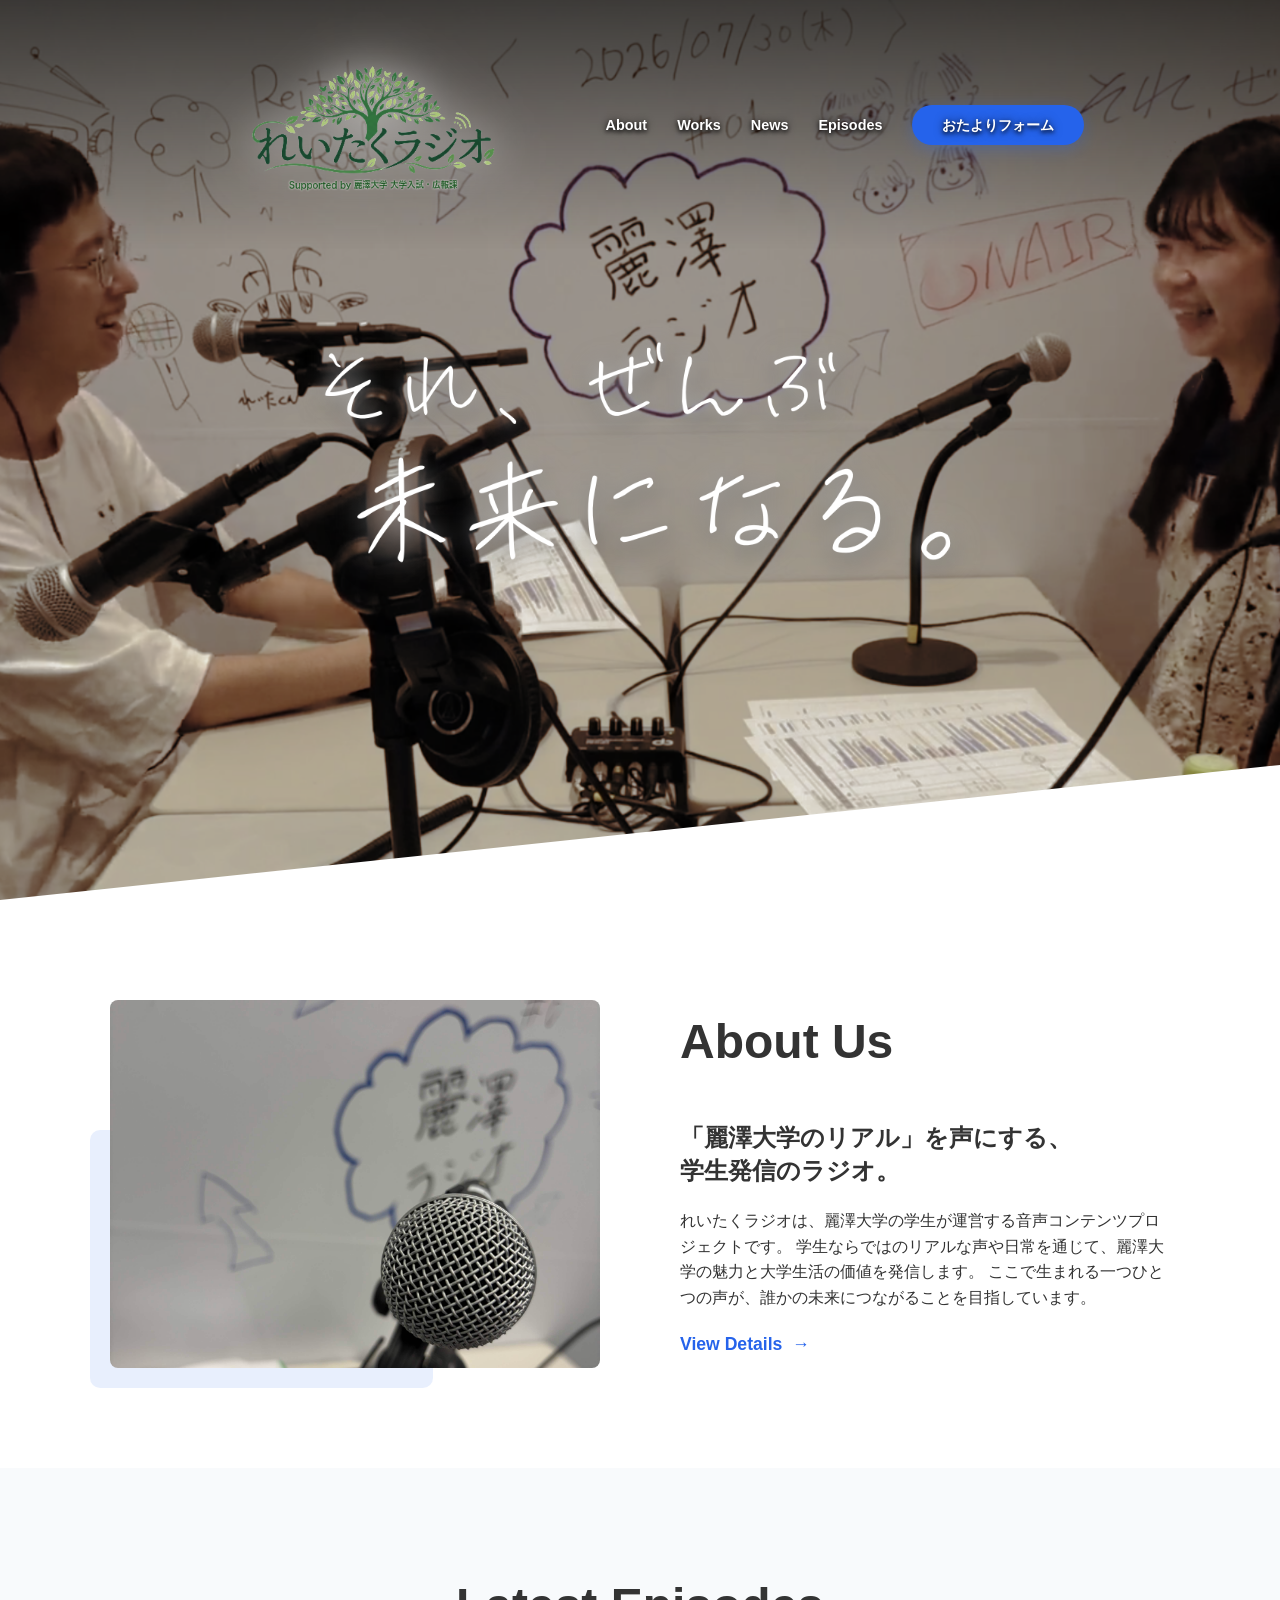
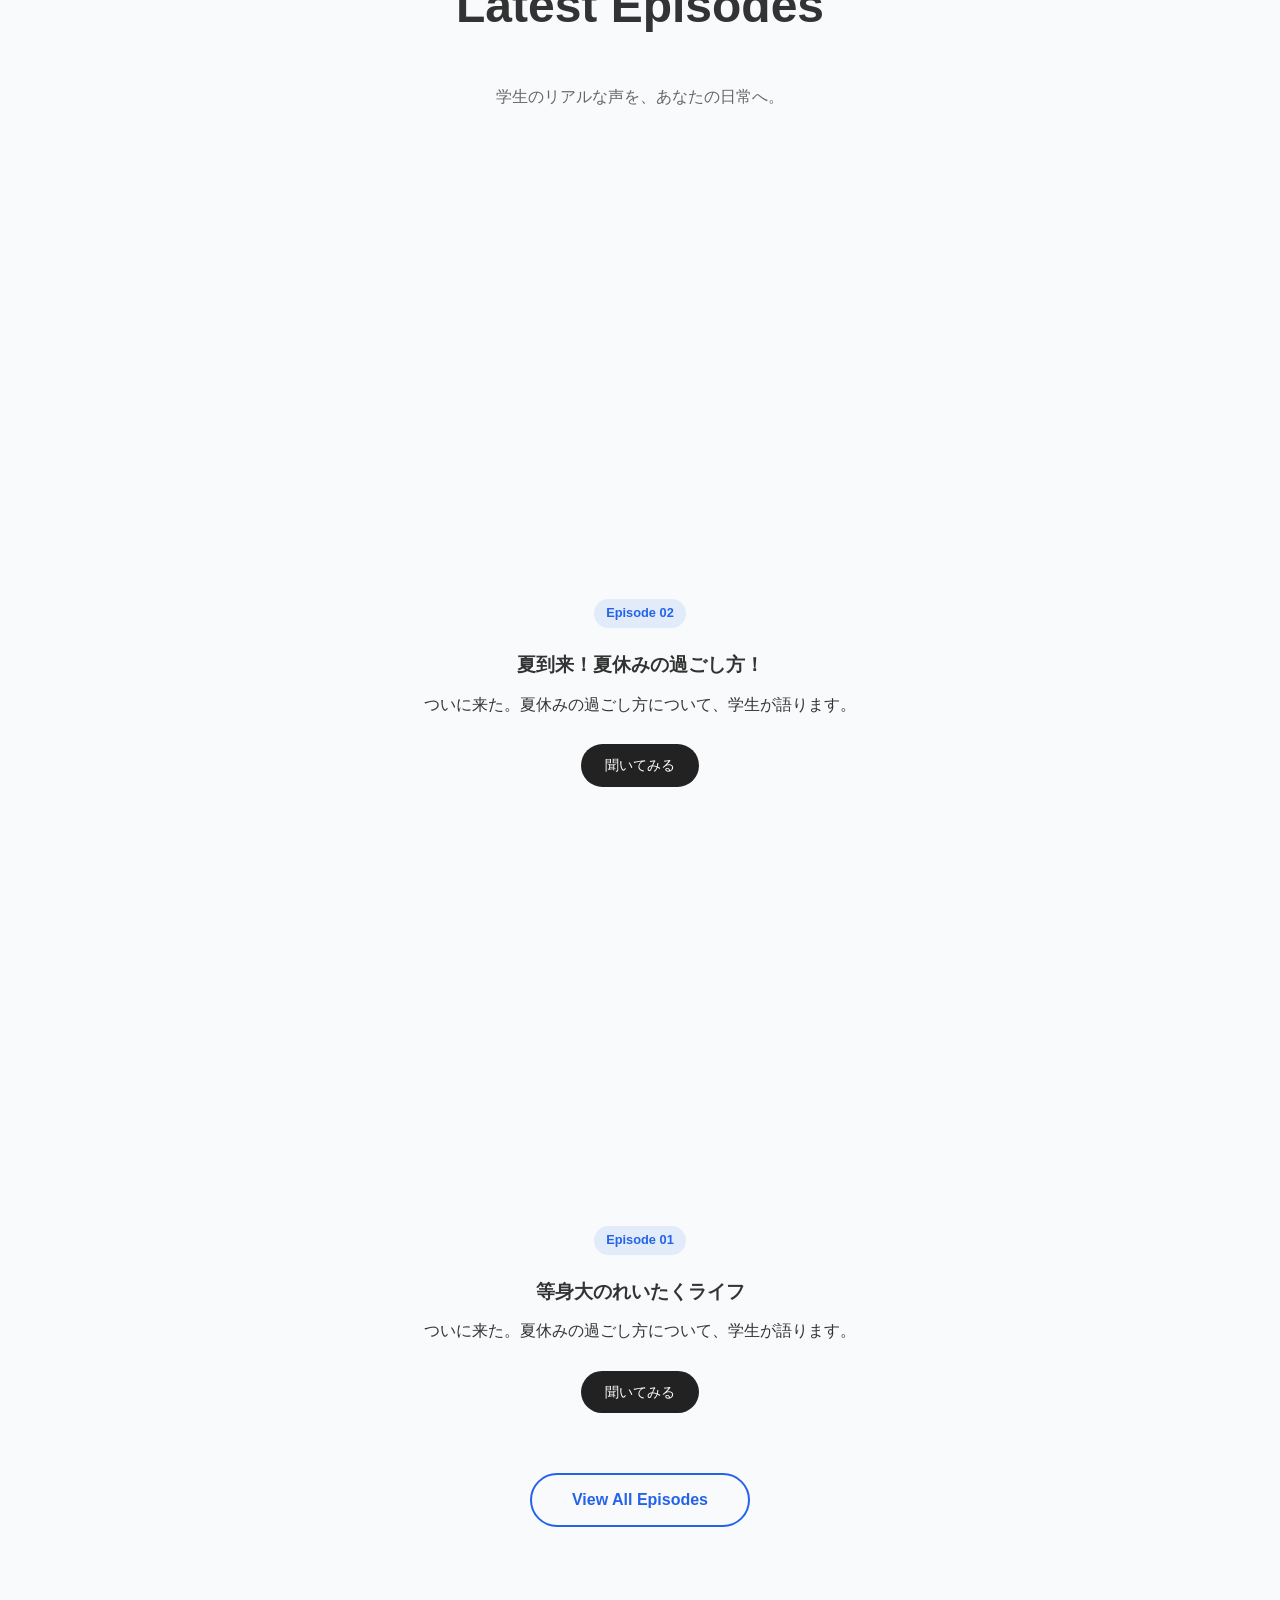
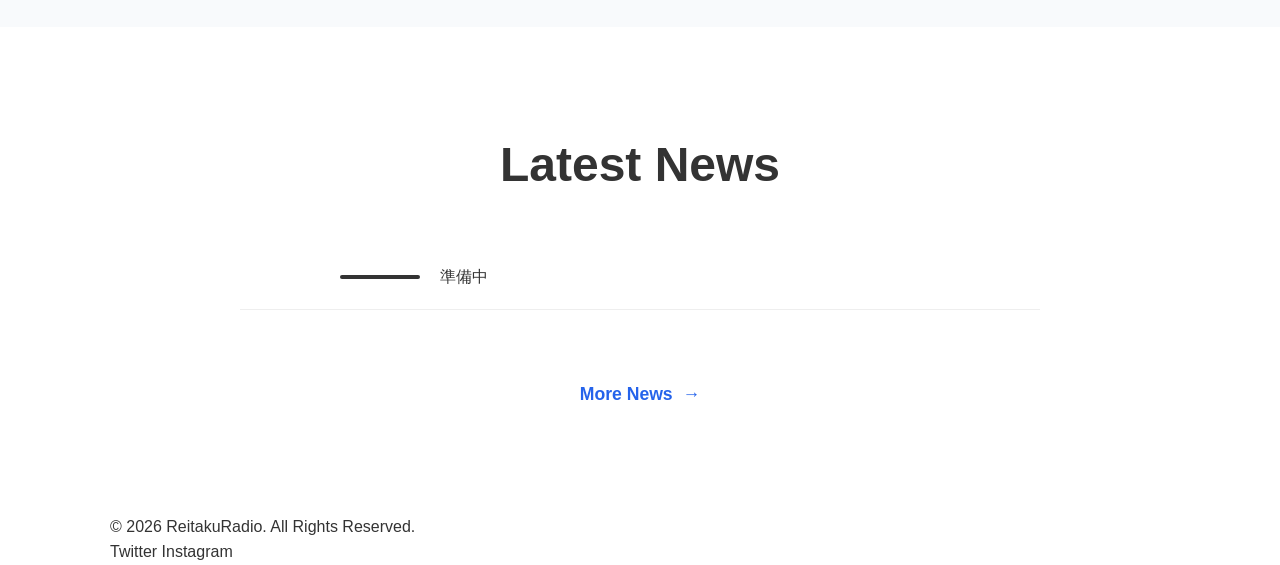
==== public/index.html @ a3c79d6e "Fix image source path in About section" ====
<!DOCTYPE html>
<html lang="ja">
<head>
    <meta charset="UTF-8">
    <meta name="viewport" content="width=device-width, initial-scale=1.0">
    <title>れいたくラジオ | HP</title>
    <link rel="icon" type="image/x-icon" href="assets/img/logo.ico">
    <link rel="preconnect" href="https://fonts.googleapis.com">
    <link rel="preconnect" href="https://fonts.gstatic.com" crossorigin>
    <link href="https://fonts.googleapis.com/css2?family=Shippori+Antique&display=swap" rel="stylesheet">
    <link rel="stylesheet" href="assets/css/style.css">
</head>
<body>

    <!-- Navigation -->
    <nav class="navbar">
        <div class="container nav-container">
            <a href="#" class="logo">
                <img src="./assets/img/osda.png" alt="れいたくラジオロゴ">
            </a>

            <!-- ここにハンバーガーメニューを追加 -->
            <div class="menu-toggle" id="mobile-menu">
                <span class="bar"></span>
                <span class="bar"></span>
                <span class="bar"></span>
            </div>

            <ul class="nav-links">
              <li><a href="./about.html">About</a></li>
              <li><a href="./works.html">Works</a></li>
              <li><a href="./news.html">News</a></li>
              <li><a href="./episodes.html">Episodes</a></li>
              <li><a href="./letters.html" class="btn-primary">おたよりフォーム</a></li>
            </ul>
        </div>
    </nav>

    <!-- Hero Section -->
    <header class="hero">
        <!-- 背景動画: 属性を削除し、JSで制御 -->
        <video class="hero-video"  autoplay loop playsinline muted preload="metadata" poster="assets/img/pic.png">
          <source src="assets/img/pic.png" type="img">
<!--            <source src="./assets/video/robotdemoPV3%20(2).mp4" type="video/mp4">-->
            お使いのブラウザは動画タグに対応していません。
        </video>

        <div class="bg-overlay"></div>
        <div class="hero-content fade-in">
            <img class="hero-title" src="assets/img/wp.png" type="img">
            <div class="hero-scroll-indicator">
                <div class="line"></div>
            </div>
        </div>
    </header>

    <!-- About Section -->
    <section id="about" class="section">
        <div class="container">
            <div class="about-grid">
                <div class="about-image fade-in">
                    <img src="assets/img/pic3.jpg" alt="Our Team">
                    <div class="accent-box"></div>
                </div>
                <div class="about-text fade-in delay-100">
                    <h2 class="section-title text-left">About Us</h2>
                    <p class="lead">「麗澤大学のリアル」を声にする、<br>学生発信のラジオ。</p>
                    <p>れいたくラジオは、麗澤大学の学生が運営する音声コンテンツプロジェクトです。
                      学生ならではのリアルな声や日常を通じて、麗澤大学の魅力と大学生活の価値を発信します。
                      ここで生まれる一つひとつの声が、誰かの未来につながることを目指しています。</p>
                    <a href="about.html" class="btn-text">View Details <span class="arrow">→</span></a>
                </div>
            </div>
        </div>
    </section>

    <!-- Works Section (Renamed from Activities) -->
    <section id="works" class="section bg-light slant-top">
        <div class="container">
            <div class="section-header fade-in">
                <h2 class="section-title">Latest Episodes</h2>
                <p class="section-desc">学生のリアルな声を、あなたの日常へ。</p>
            </div>

            <div class="card-grid">

                <div class="card fade-in delay-100">

                    <div class="card-content">
                    <div class="card-youtube">
                        <iframe 
                            src="https://www.youtube.com/embed/lRfOSkQnV1w?si=dkFGlpySl6kSdTvw"
                            title="YouTube video player"
                            frameborder="0"
                            allowfullscreen>
                        </iframe>
                    </div>
                        <span class="card-tag">Episode 02</span>
                        <h3>夏到来！夏休みの過ごし方！</h3>
                        <p>ついに来た。夏休みの過ごし方について、学生が語ります。</p>
                        <a href="episodes.html#ep02" class="card-button">聞いてみる</a>
                    </div>
                </div>


                <div class="card fade-in delay-100">

                    <div class="card-content">
                    <div class="card-youtube">
                        <iframe 
                            src="https://www.youtube.com/embed/Cyhma3tdu6o?si=kBjU6WBWxnshQeJx"
                            title="YouTube video player"
                            frameborder="0"
                            allowfullscreen>    
                        </iframe>
                    </div>
                        <span class="card-tag">Episode 01</span>
                        <h3>等身大のれいたくライフ</h3>
                        <p>ついに来た。夏休みの過ごし方について、学生が語ります。</p>
                        <a href="episodes.html#ep01" class="card-button">聞いてみる</a>
                    </div>
                </div>

            <div class="text-center mt-5 fade-in">
                <a href="#" class="btn-primary-outline">View All Episodes</a>
            </div>
        </div>
    </section>

    <!-- News Section -->
    <section id="news" class="section">
        <div class="container">
            <h2 class="section-title fade-in">Latest News</h2>
            <div class="news-list fade-in delay-100">
                <a href="#" class="news-item">
                    <span class="news-date"></span>
                    <span class="news-cat"></span>
                    <span class="news-title">準備中</span>
                </a>

            <div class="text-center mt-5 fade-in">
                <a href="./news.html" class="btn-text">More News <span class="arrow">→</span></a>
            </div>
        </div>
    </section>

    <!-- Footer -->
    <footer class="footer">
        <div class="container footer-content">
            <p>&copy; 2026 ReitakuRadio. All Rights Reserved.</p>
            <div class="social-links">
                <a href="#">Twitter</a>
                <a href="#">Instagram</a>
            </div>
        </div>
    </footer>

    <script src="../src/js/script.js"></script>
</body>
</html>
---- public/assets/css/style.css ----
:root {
    --primary-color: #2563eb;
    --accent-color: #e74c3c;
    --text-color: #333;
    --bg-color: #fff;
    --bg-light: #f8fafc;

    /* PC Nav Settings */
    --nav-height: 250px;         /* PC: 初期状態の高さ */
    --nav-height-scroll: 80px;   /* PC: スクロール時の高さ */

    /* Mobile Nav Settings (ここを追加・調整可能に) */
    --nav-height-mobile: 200px;        /* スマホ: 初期状態の高さ */
    --nav-height-scroll-mobile: 100px; /* スマホ: スクロール時の高さ */

    /* Logo Size Settings (ここでロゴサイズを指定) */
    --logo-height: 350px;        /* PC: 通常時の高さ */
    --logo-height-scroll: 100px; /* PC: スクロール時の高さ */

    /* スマホ用ロゴ設定 */
    --logo-height-mobile: 250px;        /* スマホ: 高さ */
    --logo-height-scroll-mobile: 120px;  /* スマホ: スクロール時の高さ (追加) */

    --transition: all 0.3s ease;
    --font-heading: 'Montserrat', sans-serif;
    --font-body: 'Noto Sans JP', sans-serif;
}

/* Base Font Size Settings for different screens */
html {
    font-size: 16px;
}

@media (max-width: 768px) {
    html {
        font-size: 15px;
    }
}

@media (max-width: 480px) {
    html {
        font-size: 14px;
    }
}


* {
    margin: 0;
    padding: 0;
    box-sizing: border-box;
}

body {
    font-family: var(--font-body);
    color: var(--text-color);
    line-height: 1.6;
    overflow-x: hidden;
    background-color: var(--bg-color);
}

a { text-decoration: none; color: inherit; }
ul { list-style: none; }



.card-button {
    display: inline-block;
    margin-top: 15px;
    padding: 10px 24px;
    border-radius: 30px;
    background: #222;
    color: white;
    text-decoration: none;
    font-size: 14px;
    transition: 0.3s;
    margin-bottom: 10px;
}

.card-button:hover {
    opacity: 0.8;
}


/* Utilities */
.container {
    max-width: 1100px;
    margin: 0 auto;
    padding: 0 20px;
}

.section { padding: 100px 0; position: relative; }
.bg-light { background-color: var(--bg-light); }

/* Navigation */
.navbar {
    position: fixed; /* stickyから変更: 動画の上に重ねる */
    top: 0;
    width: 100%;
    height: var(--nav-height);
    background: transparent; /* 初期状態は透明 */
    display: flex;
    align-items: center;
    z-index: 1000;
    transition: var(--transition); /* 高さの変化もアニメーション */
    border-bottom: none;
}

.navbar.scrolled {
    background: rgba(255, 255, 255, 0.98); /* スクロール時は白背景 */
    box-shadow: 0 2px 10px rgba(0,0,0,0.1);
    height: var(--nav-height-scroll); /* 変数に変更 */
}

.nav-container {
    width: 100%;
    display: flex;
    justify-content: center;
    align-items: center;
    gap: 60px;
}

/* --- ここから修正：スクロール前のスタイル強化 --- */

/* スクロールしていない時だけ、ナビゲーション背景に薄い黒グラデーションを敷くことで文字を見やすくする */
.navbar:not(.scrolled) {
    background: linear-gradient(to bottom, rgba(0,0,0,0.6) 0%, transparent 100%);
}

/* スクロールしていない時のリンク文字（白文字＋強めの影） */
.navbar:not(.scrolled) .nav-links a {
    color: #fff;
    text-shadow: 0 0 10px rgba(0,0,0,0.7), 0 2px 4px rgba(0,0,0,0.9); /* 影を重ね掛けして視認性アップ */
}



/* スクロールしていない時のハンバーガーメニュー */
.navbar:not(.scrolled) .menu-toggle .bar {
    background-color: #fff;
    box-shadow: 0 1px 3px rgba(0,0,0,0.8);
}

/* --- 修正ここまで --- */

/* スクロールした時の文字色（通常色に戻す） */
.navbar.scrolled .nav-links a {
    color: var(--text-color);
}

.logo {
    /* 画像配置用にフレックスボックス化 */
    display: flex;
    align-items: center;
}

/* 旧設定：固定サイズ
.logo img {
    height: 50px;
    width: auto;
    ...
}
*/

/* 新設定：自動調整 */
.logo img {
    height: var(--logo-height); /* 変数で指定した高さ */
    width: auto;                /* 幅は自動（比率維持） */
    max-width: 100%;
    display: block;
    transition: var(--transition);
    object-fit: contain;   /* 歪み防止 */
}

/* スクロール時にロゴ画像も小さくする */
.navbar.scrolled .logo img {
    height: var(--logo-height-scroll); /* 変数で指定した高さ */
    max-height: none; /* 上書きされないようにリセット */
}

.nav-links { display: flex; gap: 30px; align-items: center; }
.nav-links a { font-weight: 700; font-size: 0.9rem; transition: var(--transition); }
.nav-links a:hover { color: var(--primary-color); }

.btn-primary {
    background: var(--primary-color);
    color: #fff !important;
    padding: 12px 30px;
    border-radius: 50px;
    font-weight: 700;
    transition: var(--transition);
    box-shadow: 0 4px 15px rgba(37, 99, 235, 0.3);
}
.btn-primary:hover {
    transform: translateY(-2px);
    box-shadow: 0 4px 15px rgba(37, 99, 235, 0.4);
}

.menu-toggle {
    display: none;
    flex-direction: column;
    cursor: pointer;
}

.menu-toggle .bar {
    width: 25px;
    height: 3px;
    background-color: var(--text-color);
    margin: 3px 0;
    transition: 0.4s;
}

/* Hero Section */
.hero {
    height: 100vh; /* ナビゲーション分の減算を削除し、画面いっぱいに */
    display: flex;
    align-items: center;
    justify-content: center;
    text-align: center;
    position: relative;
    /* 背景画像を削除し、動画要素に任せる */
    color: #fff;
    clip-path: polygon(0 0, 100% 0, 100% 85%, 0 100%);
    overflow: hidden; /* 動画のサイズ調整用 */
}

/* 背景動画のスタイル */
.hero-video {
    position: absolute;
    top: 0;
    left: 0;
    width: 100%;
    height: 100%;
    object-fit: cover; /* コンテナに合わせてトリミングし、歪みを防ぐ */
    z-index: -1;
}

/*
.bg-overlay {
    position: absolute;
    top: 0; left: 0; width: 100%; height: 100%;
    !* 背景を暗くして文字を見やすくする & グリッド *!
    background: linear-gradient(to bottom, rgba(0,0,0,0.3), rgba(0,0,0,0.8)),
                linear-gradient(rgba(255, 255, 255, 0.03) 1px, transparent 1px),
                linear-gradient(90deg, rgba(255, 255, 255, 0.03) 1px, transparent 1px);
    background-size: 100% 100%, 50px 50px, 50px 50px;
    z-index: 1;
}
*/

.hero-content {
    position: relative;
    z-index: 2;
    max-width: 800px;
    padding: 0 20px;
}

.hero-title {
    /*font-family: "DM Serif Text", serif;*/
    /*font-weight: 400;*/
    /*font-style: normal;*/
    /* Fluid typography: Min 2.5rem, Preferred 8vw, Max 5rem */
    font-size: clamp(5em, 8vw, 5rem);
    font-weight: 500;
    margin-bottom: 10px;
    line-height: 1.1;
    letter-spacing: -2px;
    background: linear-gradient(45deg, #fff, #cff4d2);
    -webkit-background-clip: text;
    -webkit-text-fill-color: transparent;
    /* グラデーション文字用の影 */
    filter: drop-shadow(0 4px 10px rgba(0,0,0,0.6));
    margin-top: 1rem;
}

/*.hero-subtitle {*/
/*    !* Fluid typography: Min 1rem, Preferred 3vw, Max 1.2rem *!*/
/*    font-size: clamp(1rem, 3vw, 1.2rem);*/
/*    margin-bottom: 40px;*/
/*    opacity: 0.9;*/
/*    !* 通常文字用の影 *!*/
/*    text-shadow: 0 2px 4px rgba(0,0,0,0.8);*/
/*}*/

.btn-outline {
    border: 2px solid #fff;
    padding: 12px 30px;
    border-radius: 50px;
    font-weight: 700;
    transition: var(--transition);
}
.btn-outline:hover {
    background: #fff;
    color: #333;
}

/* About Section */
.section-title {
    /* Fluid typography: Min 2rem, Preferred 5vw, Max 3rem */
    font-size: clamp(2rem, 5vw, 3rem);
    font-weight: 900;
    margin-bottom: 40px;
    text-align: center;
}
.section-title.text-left { text-align: left; }
.section-title.text-left::after { margin: 15px 0 0; }

.lead {
    /* Fluid typography: Min 1.1rem, Preferred 3vw, Max 1.5rem */
    font-size: clamp(1.1rem, 3vw, 1.5rem);
    font-weight: 700;
    margin-bottom: 20px;
    line-height: 1.4;
}

.about-grid {
    display: grid;
    grid-template-columns: 1fr 1fr;
    gap: 80px;
    align-items: center;
}

.about-image {
    position: relative;
    z-index: 1;
}
.about-image img {
    width: 100%;
    height: 100%;       /* 親要素に合わせる */
    object-fit: cover;  /* 親要素の形に合わせてトリミング */
    border-radius: 8px; /* デザインに合わせて調整 */
}
.about-image .accent-box {
    position: absolute;
    bottom: -20px;
    left: -20px;
    width: 70%;
    height: 70%;
    background: var(--primary-color);
    z-index: -1;
    opacity: 0.1;
    border-radius: 10px;
}

.btn-text {
    display: inline-flex;
    align-items: center;
    font-weight: 700;
    color: var(--primary-color);
    margin-top: 20px;
    font-size: 1.1rem;
    position: relative;
    padding-bottom: 5px;
}
.btn-text::after {
    content: '';
    position: absolute;
    bottom: 0; left: 0;
    width: 0; height: 2px;
    background: var(--primary-color);
    transition: var(--transition);
}
.btn-text:hover::after { width: 100%; }
.btn-text .arrow { margin-left: 10px; transition: var(--transition); }
.btn-text:hover .arrow { transform: translateX(5px); }

/* Works Section (replaces .card related generic grid mainly) */
.slant-top {
    /* Create a reverse slant background effect if needed, or just standard bg */
}

.section-header {
    text-align: center;
    max-width: 600px;
    margin: 0 auto 60px;
}
.section-desc { color: #666; }

.card {
    border: none; /* override existing */
}

/* Center align card content (episodes) */
.card .card-content {
    text-align: center;
    display: flex;
    flex-direction: column;
    align-items: center;
    gap: 12px;
}

.card-youtube { margin: 0 auto; }

.card-tag {
    display: inline-block;
    padding: 4px 12px;
    background: rgba(37, 99, 235, 0.1);
    color: var(--primary-color);
    font-size: 0.8rem;
    font-weight: 700;
    border-radius: 20px;
    margin-bottom: 10px;
}

.btn-primary-outline {
    display: inline-block;
    padding: 12px 40px;
    border: 2px solid var(--primary-color);
    color: var(--primary-color);
    font-weight: 700;
    border-radius: 50px;
    transition: var(--transition);
}
.btn-primary-outline:hover {
    background: var(--primary-color);
    color: #fff;
}

.mt-5 { margin-top: 50px; }
.text-center { text-align: center; }

/* News Section */
.news-list {
    max-width: 800px;
    margin: 0 auto;
}

.news-item {
    display: flex;
    align-items: center;
    padding: 20px 0;
    border-bottom: 1px solid #eee;
    transition: var(--transition);
}
.news-item:hover {
    padding-left: 15px;
    border-color: var(--primary-color);
}
.news-item:hover .news-title { color: var(--primary-color); }

.news-date {
    font-family: var(--font-heading);
    color: #999;
    font-size: 0.9rem;
    min-width: 100px;
}
.news-cat {
    font-size: 0.8rem;
    font-weight: 700;
    padding: 2px 10px;
    background: #333;
    color: #fff;
    border-radius: 4px;
    margin-right: 20px;
    min-width: 80px;
    text-align: center;
}
.news-title {
    font-weight: 500;
    transition: var(--transition);
}

/* Animation Classes */
.fade-in {
    opacity: 0;
    transform: translateY(30px);
    transition: opacity 0.8s ease-out, transform 0.8s ease-out;
}

.fade-in.visible {
    opacity: 1;
    transform: translateY(0);
}

.delay-100 { transition-delay: 0.1s; }
.delay-200 { transition-delay: 0.2s; }
.delay-300 { transition-delay: 0.3s; }

/* Responsive */
@media (max-width: 768px) {
    .section { padding: 60px 0; }

    /* モバイル時は変数で高さを制御 */
    .navbar {
        height: var(--nav-height-mobile);
    }

    /* モバイルでのスクロール時の高さ制御を追加 */
    .navbar.scrolled {
        height: var(--nav-height-scroll-mobile);
    }

    /* モバイル時は操作性を考慮して左右配置に戻す */
    .nav-container {
        justify-content: space-between;
        gap: 0;
    }

    /* モバイル用ロゴサイズ調整（通常時） */
    .logo img {
        height: var(--logo-height-mobile);
        max-height: none;
    }

    /* モバイルでのスクロール時のロゴサイズ調整（追加） */
    .navbar.scrolled .logo img {
        height: var(--logo-height-scroll-mobile);
    }

    /* Note: Font sizes for titles are now handled by clamp() above */

    .hero-title {
        margin-bottom: 15px;
    }

    .hero-subtitle {
        padding: 0 10px;
    }

    /* Mobile Navigation */
    .menu-toggle {
        display: flex;
        z-index: 1001; /* Ensure above overlay */
    }

    .nav-links {
        position: fixed;
        top: 0;
        right: -100%;
        width: 80%;
        height: 100vh;
        background: rgba(255, 255, 255, 0.98);
        flex-direction: column;
        justify-content: center;
        align-items: center;
        transition: var(--transition);
        box-shadow: -5px 0 15px rgba(0,0,0,0.1);
    }

    .nav-links.active {
        right: 0;
    }

    .nav-links li {
        margin: 20px 0;
    }

    .nav-links li a {
        font-size: 1.2rem;
    }

    /* Hamburger Animation */
    .menu-toggle.is-active .bar:nth-child(1) {
        transform: rotate(-45deg) translate(-5px, 6px);
    }
    .menu-toggle.is-active .bar:nth-child(2) {
        opacity: 0;
    }
    .menu-toggle.is-active .bar:nth-child(3) {
        transform: rotate(45deg) translate(-5px, -6px);
    }

    /* Card Grid */
    .card-grid {
        display: grid;
        grid-template-columns: 1fr; /* Force single column */
        gap: 30px;
    }
    /* Adjust Card Typography for Mobile */
    .card-content h3 {
        font-size: 1.3rem;
    }
    .card-content p {
        font-size: 0.95rem;
    }

    .about-grid { grid-template-columns: 1fr; gap: 40px; }

    .news-item {
        flex-direction: column;
        align-items: flex-start;
        gap: 5px;
    }

    .news-date, .news-cat { margin-bottom: 5px; }

    .section-title { margin-bottom: 30px; }
}

/* Extra small devices */
@media (max-width: 480px) {
    .section-title {
        text-align: center !important; /* Force center on very small screens */
    }
    .section-title.text-left::after {
        margin: 15px auto 0;
    }

    .btn-primary, .btn-outline, .btn-primary-outline {
        padding: 10px 20px;
        font-size: 0.9rem;
        width: 100%; /* Full width buttons on mobile */
        text-align: center;
        display: block;
        margin-bottom: 10px;
    }

    .hero-scroll-indicator {
        bottom: 10%;
    }
}

/* 全画像の基本設定: 比率崩れ防止 */
img {
    max-width: 100%;
    height: auto; /* 高さを自動にすることで歪みを防ぐ */
    vertical-align: bottom;
}

.card-youtube {
    width: 70%;
    aspect-ratio: 16 / 9;
    overflow: hidden;
}

.card-youtube iframe {
    width: 100%;
    height: 100%;
    border: none;
}

/* Responsive embed for external forms (Google Forms) */
.form-embed {
    position: relative;
    width: 100%;
    max-width: 100%;
    padding-bottom: 140.9%; /* preserve original iframe aspect ratio (902/640) */
    height: 0;
    overflow: hidden;
}
.form-embed iframe {
    position: absolute;
    top: 0; left: 0;
    width: 100%;
    height: 100%;
    border: 0;
}

/* Tabs for episodes page (improved touch targets and UI) */
.tab-buttons {
    display: flex;
    gap: 12px;
    justify-content: center;
    margin: 1.5rem 0 0.5rem;
    flex-wrap: wrap;
}
.tab-buttons button {
    background: transparent;
    border: 2px solid rgba(0,0,0,0.08);
    padding: 12px 18px; /* larger hit area */
    min-width: 140px;
    max-width: 100%;
    display: inline-flex;
    align-items: center;
    justify-content: center;
    gap: 8px;
    border-radius: 12px;
    cursor: pointer;
    font-weight: 700;
    font-size: 1rem;
    line-height: 1;
    box-shadow: 0 2px 6px rgba(0,0,0,0.04);
    transition: transform 0.12s ease, box-shadow 0.12s ease, background 0.12s;
}
.tab-buttons button:hover {
    transform: translateY(-3px);
    box-shadow: 0 6px 18px rgba(0,0,0,0.08);
}
.tab-buttons button:focus { outline: none; }
.tab-buttons button:focus-visible {
    box-shadow: 0 0 0 4px rgba(37,99,235,0.12);
}
.tab-buttons button.active {
    background: var(--primary-color);
    color: #fff;
    border-color: var(--primary-color);
    transform: translateY(-2px);
    box-shadow: 0 8px 20px rgba(37,99,235,0.18);
}
.tab-content .tab-panel { display: none; padding-top: 1rem; }
.tab-content .tab-panel.active { display: block; }

@media (max-width: 768px) {
    .tab-buttons { gap: 8px; }
    .tab-buttons button { padding: 12px 12px; min-width: 120px; font-size: 0.98rem; flex: 1 1 calc(50% - 12px); }
}
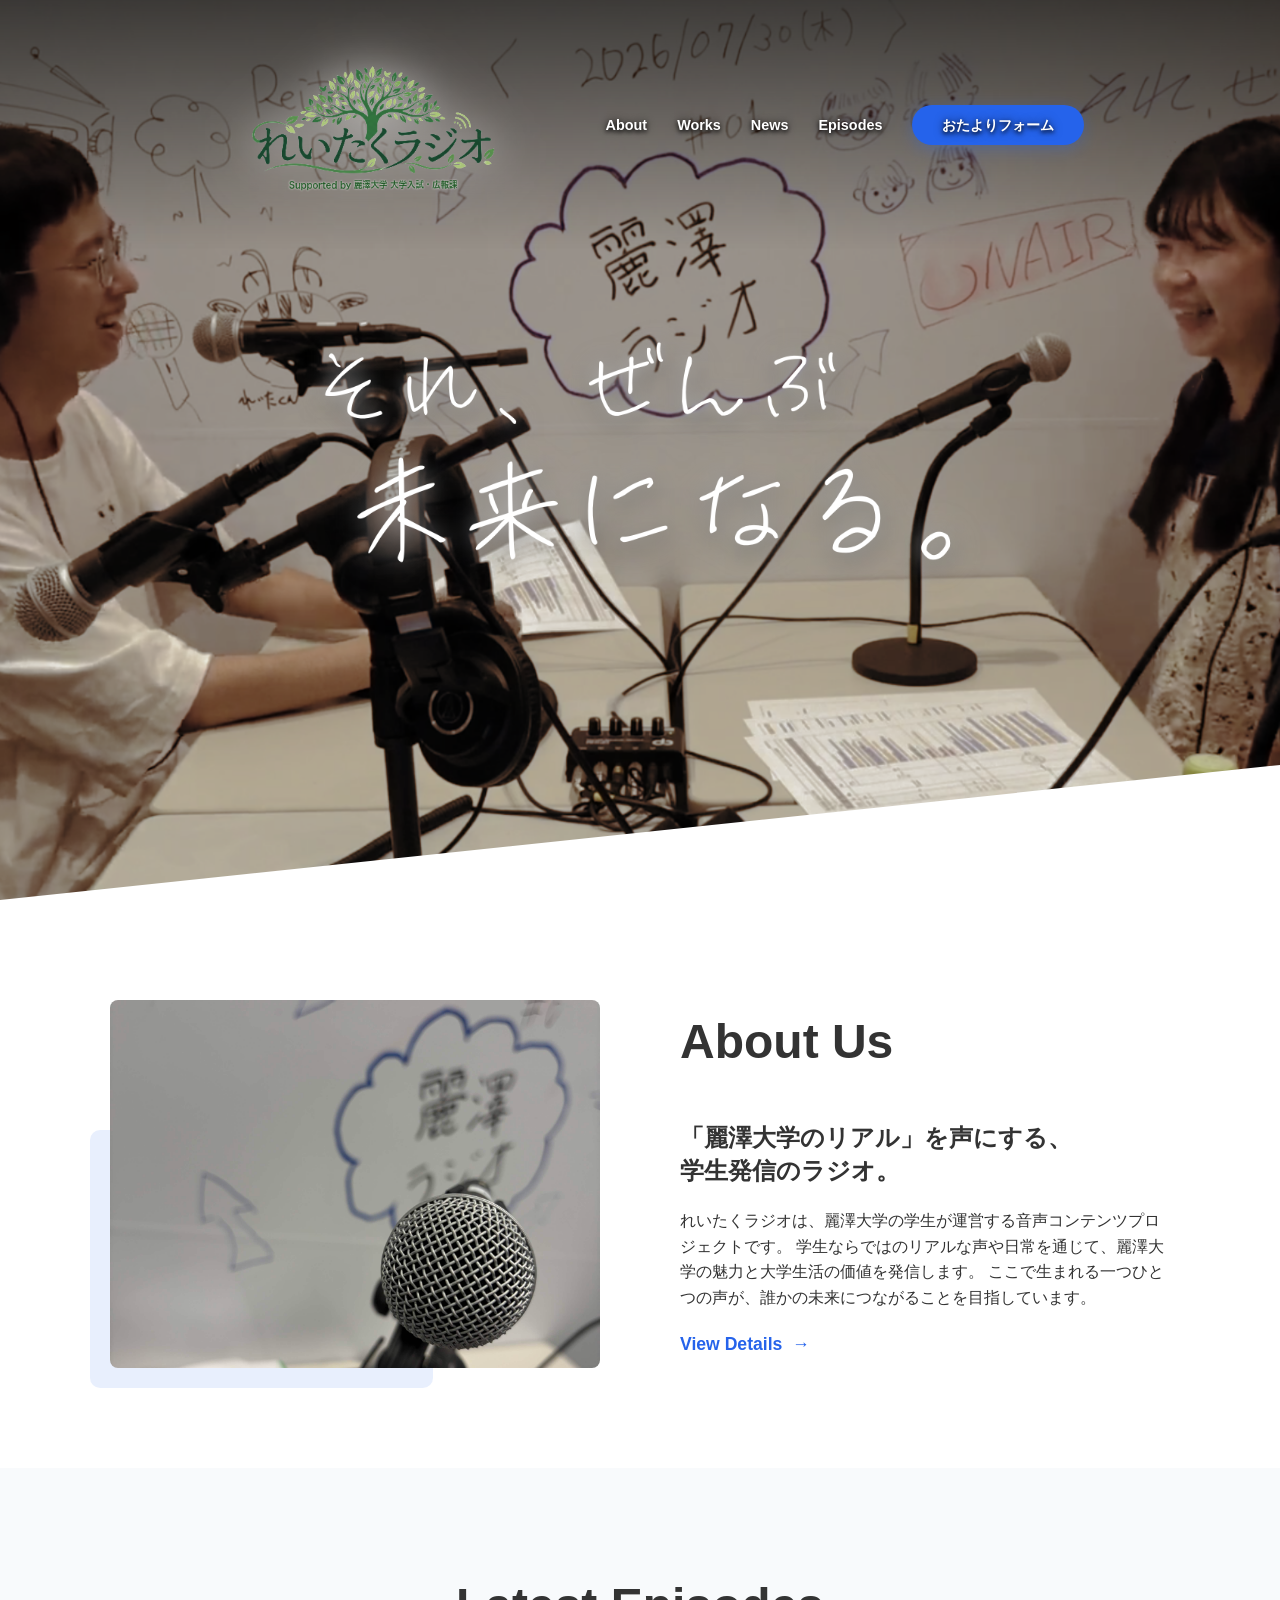
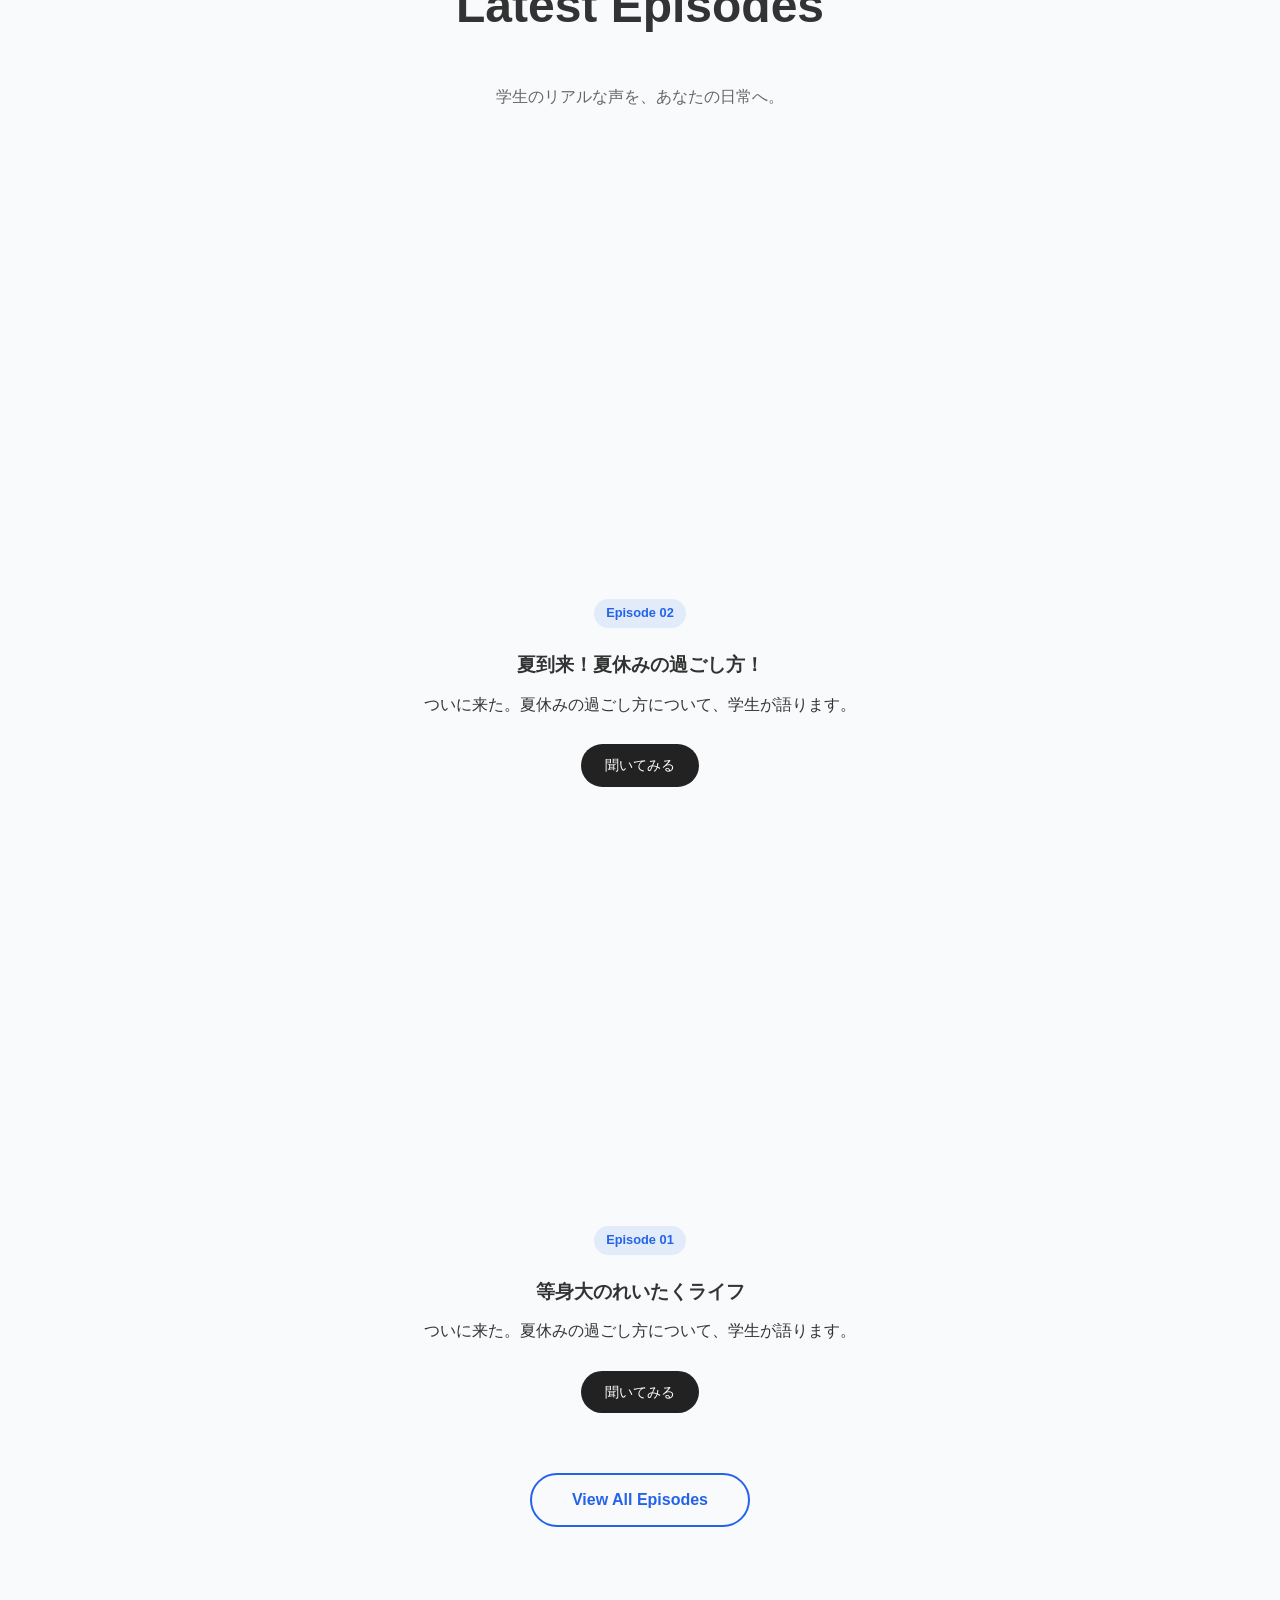
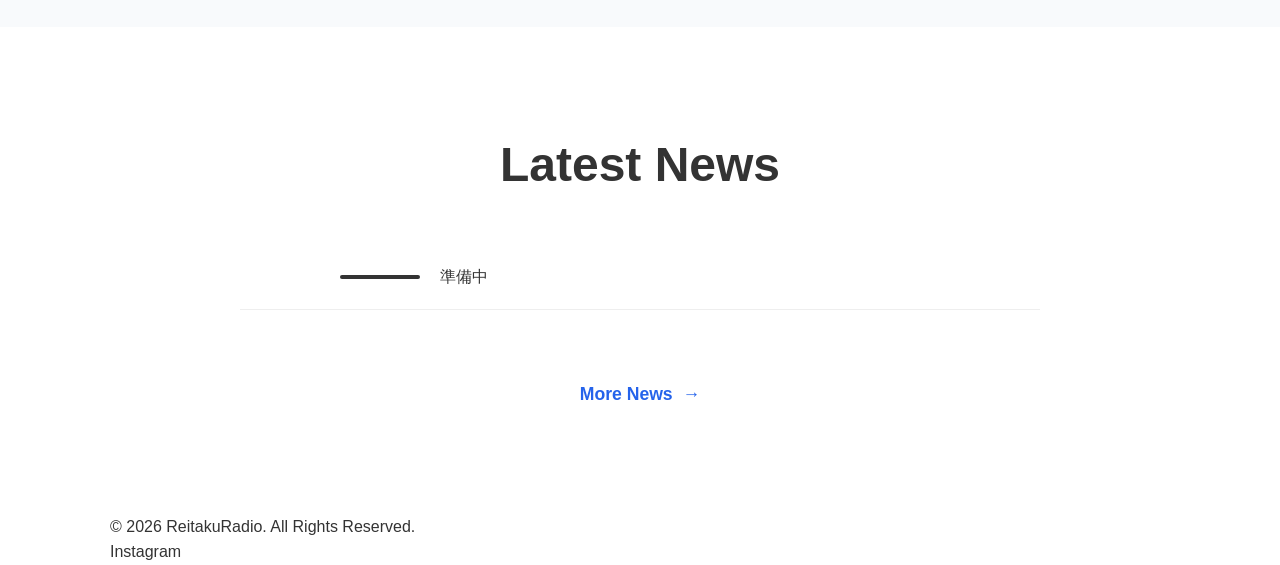
==== commit 3eee618a: "不要な画像ファイルを削除し、エピソードの追加とインスタグラムリンクを更新" ====
--- a/public/index.html
+++ b/public/index.html
@@ -39,9 +39,7 @@
     <!-- Hero Section -->
     <header class="hero">
         <!-- 背景動画: 属性を削除し、JSで制御 -->
-        <video class="hero-video"  autoplay loop playsinline muted preload="metadata" poster="assets/img/pic.png">
-          <source src="assets/img/pic.png" type="img">
-<!--            <source src="./assets/video/robotdemoPV3%20(2).mp4" type="video/mp4">-->
+                <video class="hero-video" autoplay loop playsinline muted preload="metadata" poster="assets/img/pic.png">
             お使いのブラウザは動画タグに対応していません。
         </video>
 
@@ -59,7 +57,7 @@
         <div class="container">
             <div class="about-grid">
                 <div class="about-image fade-in">
-                    <img src="assets/img/pic3.jpg" alt="Our Team">
+                    <img src="assets/img/pic3.jpg" alt="Our Team"> 
                     <div class="accent-box"></div>
                 </div>
                 <div class="about-text fade-in delay-100">
@@ -89,7 +87,7 @@
                     <div class="card-content">
                     <div class="card-youtube">
                         <iframe 
-                            src="https://www.youtube.com/embed/lRfOSkQnV1w?si=dkFGlpySl6kSdTvw"
+                            src="https://www.youtube.com/embed/HmCvWv1ZF5M?si=xBJlmasLd-pO4QPg"
                             title="YouTube video player"
                             frameborder="0"
                             allowfullscreen>
@@ -108,7 +106,7 @@
                     <div class="card-content">
                     <div class="card-youtube">
                         <iframe 
-                            src="https://www.youtube.com/embed/Cyhma3tdu6o?si=kBjU6WBWxnshQeJx"
+                            src="https://www.youtube.com/embed/pk589s4kgiE?si=QbRvq-BTQYWIaJAw"
                             title="YouTube video player"
                             frameborder="0"
                             allowfullscreen>    
@@ -149,8 +147,7 @@
         <div class="container footer-content">
             <p>&copy; 2026 ReitakuRadio. All Rights Reserved.</p>
             <div class="social-links">
-                <a href="#">Twitter</a>
-                <a href="#">Instagram</a>
+                <a href="https://www.instagram.com/reitakuradio/" target="_blank" rel="noopener noreferrer">Instagram</a>
             </div>
         </div>
     </footer>
--- a/public/assets/css/style.css
+++ b/public/assets/css/style.css
@@ -632,8 +632,8 @@
 .form-embed {
     position: relative;
     width: 100%;
-    max-width: 100%;
-    padding-bottom: 140.9%; /* preserve original iframe aspect ratio (902/640) */
+    max-width: 200%;
+    padding-bottom: 100%; /* preserve original iframe aspect ratio (902/640) */
     height: 0;
     overflow: hidden;
 }
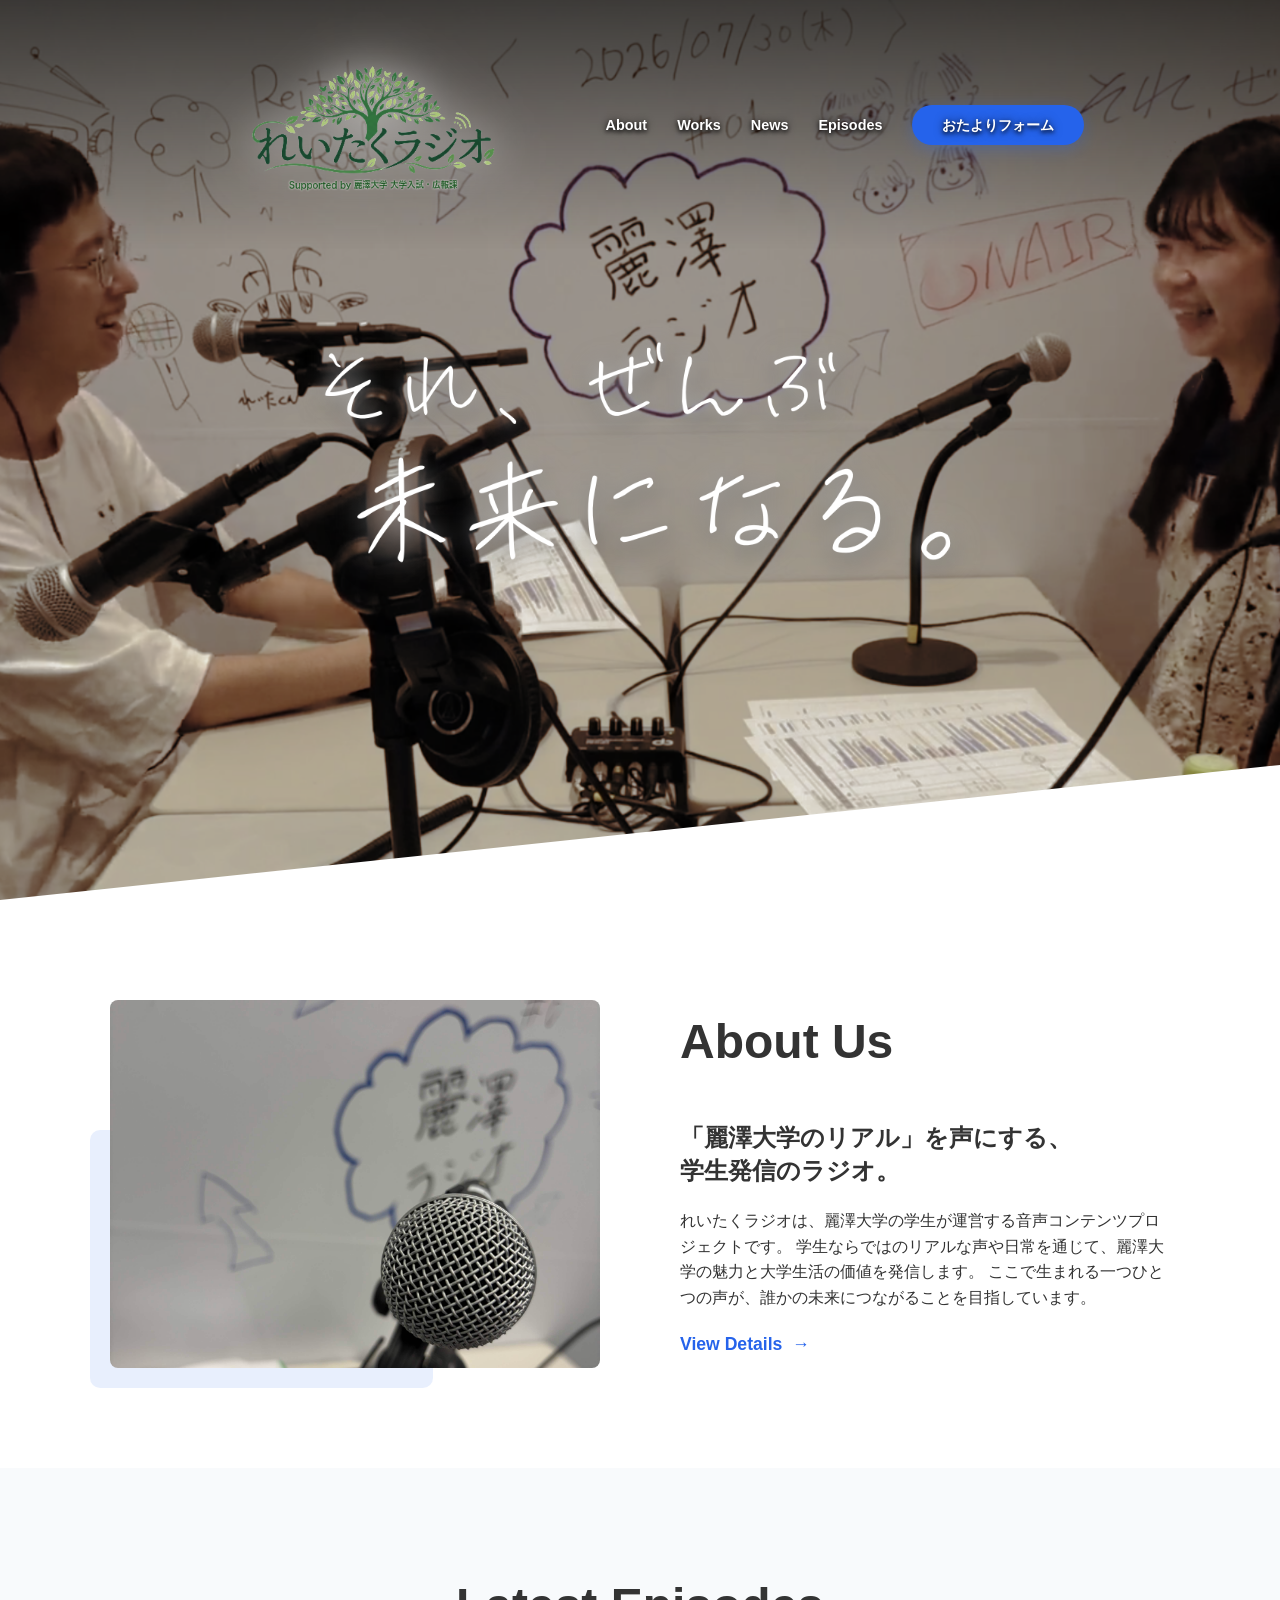
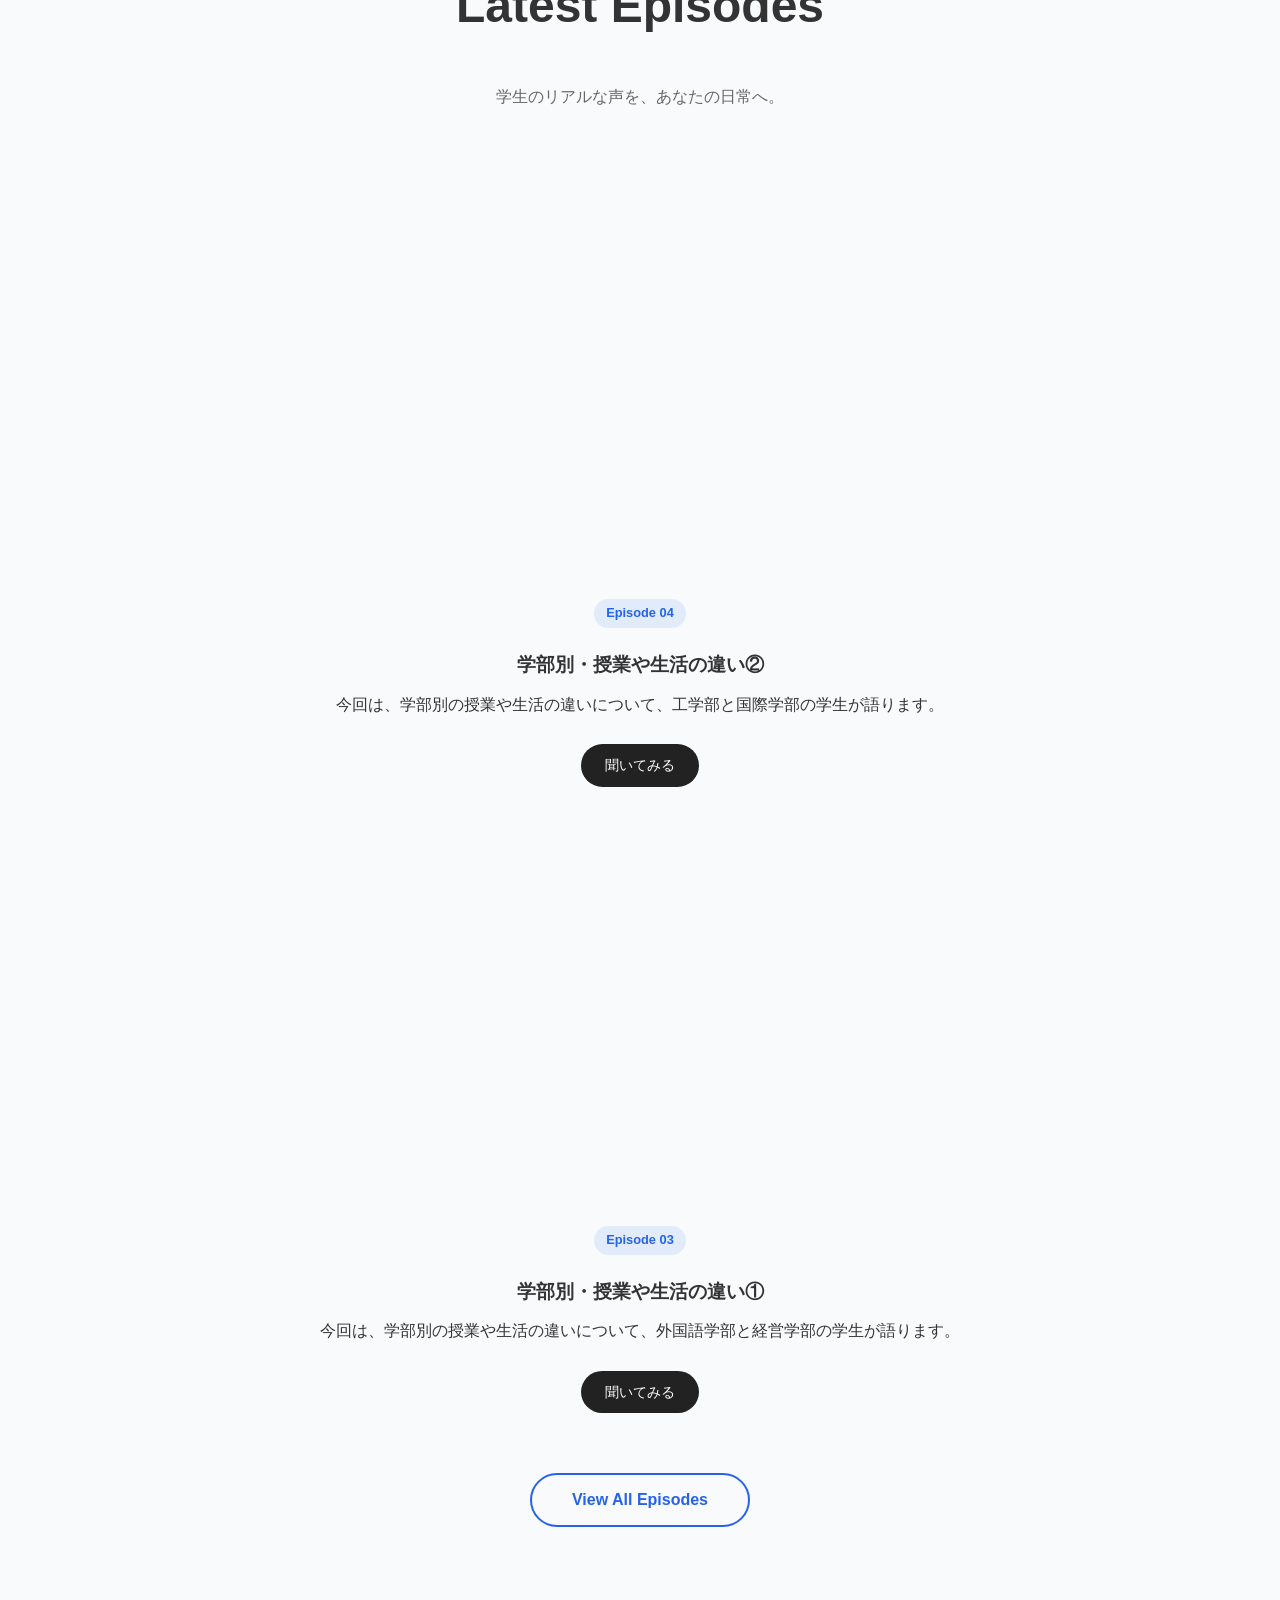
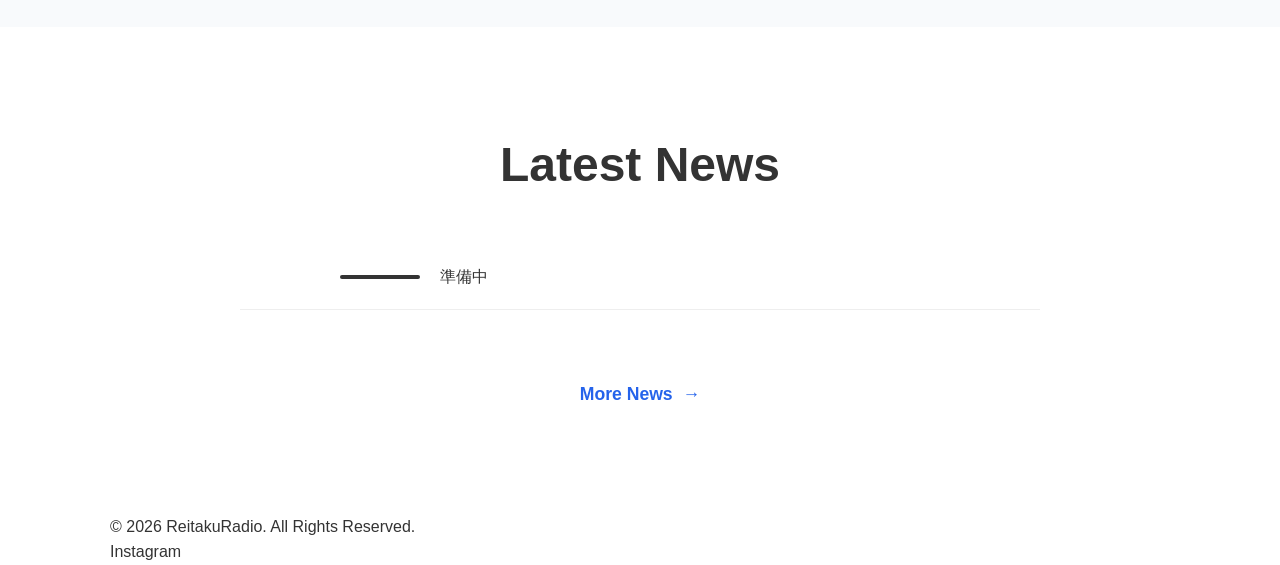
==== commit 74b56ea0: "エピソードの情報を更新し、YouTube埋め込みリンクを修正" ====
--- a/public/index.html
+++ b/public/index.html
@@ -87,16 +87,16 @@
                     <div class="card-content">
                     <div class="card-youtube">
                         <iframe 
-                            src="https://www.youtube.com/embed/HmCvWv1ZF5M?si=xBJlmasLd-pO4QPg"
+                            src="https://www.youtube.com/embed/62Qj8sVfdno?si=H-TPneH94HYrsm29"
                             title="YouTube video player"
                             frameborder="0"
                             allowfullscreen>
                         </iframe>
                     </div>
-                        <span class="card-tag">Episode 02</span>
-                        <h3>夏到来！夏休みの過ごし方！</h3>
-                        <p>ついに来た。夏休みの過ごし方について、学生が語ります。</p>
-                        <a href="episodes.html#ep02" class="card-button">聞いてみる</a>
+                        <span class="card-tag">Episode 04</span>
+                        <h3>学部別・授業や生活の違い②</h3>
+                        <p>今回は、学部別の授業や生活の違いについて、工学部と国際学部の学生が語ります。</p>
+                        <a href="episodes.html#ep04" class="card-button">聞いてみる</a>
                     </div>
                 </div>
 
@@ -106,21 +106,21 @@
                     <div class="card-content">
                     <div class="card-youtube">
                         <iframe 
-                            src="https://www.youtube.com/embed/pk589s4kgiE?si=QbRvq-BTQYWIaJAw"
+                            src="https://www.youtube.com/embed/wEVEye_LMsM?si=lrjsdQ3hNm_hMpVY"
                             title="YouTube video player"
                             frameborder="0"
                             allowfullscreen>    
                         </iframe>
                     </div>
-                        <span class="card-tag">Episode 01</span>
-                        <h3>等身大のれいたくライフ</h3>
-                        <p>ついに来た。夏休みの過ごし方について、学生が語ります。</p>
-                        <a href="episodes.html#ep01" class="card-button">聞いてみる</a>
+                        <span class="card-tag">Episode 03</span>
+                        <h3>学部別・授業や生活の違い①</h3>
+                        <p>今回は、学部別の授業や生活の違いについて、外国語学部と経営学部の学生が語ります。</p>
+                        <a href="episodes.html#ep03" class="card-button">聞いてみる</a>
                     </div>
                 </div>
 
             <div class="text-center mt-5 fade-in">
-                <a href="#" class="btn-primary-outline">View All Episodes</a>
+                <a href="episodes.html" class="btn-primary-outline">View All Episodes</a>
             </div>
         </div>
     </section>
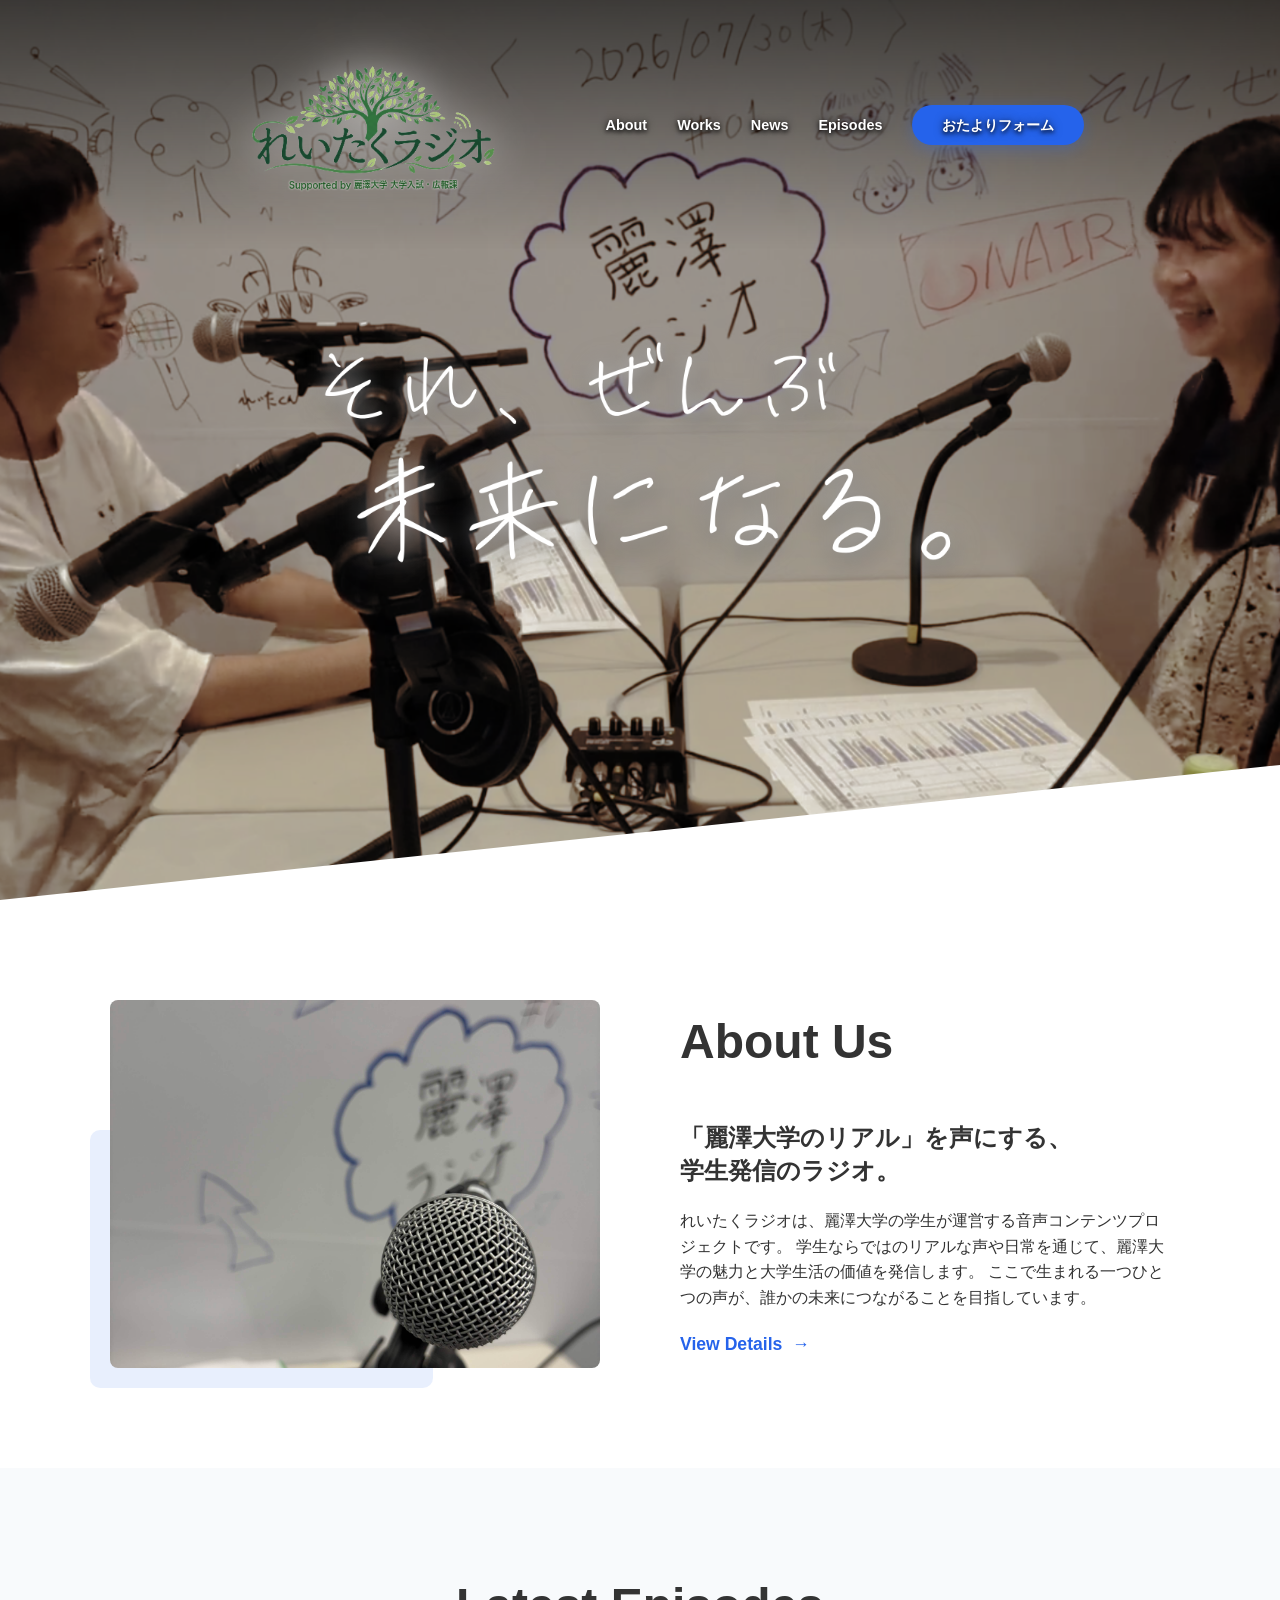
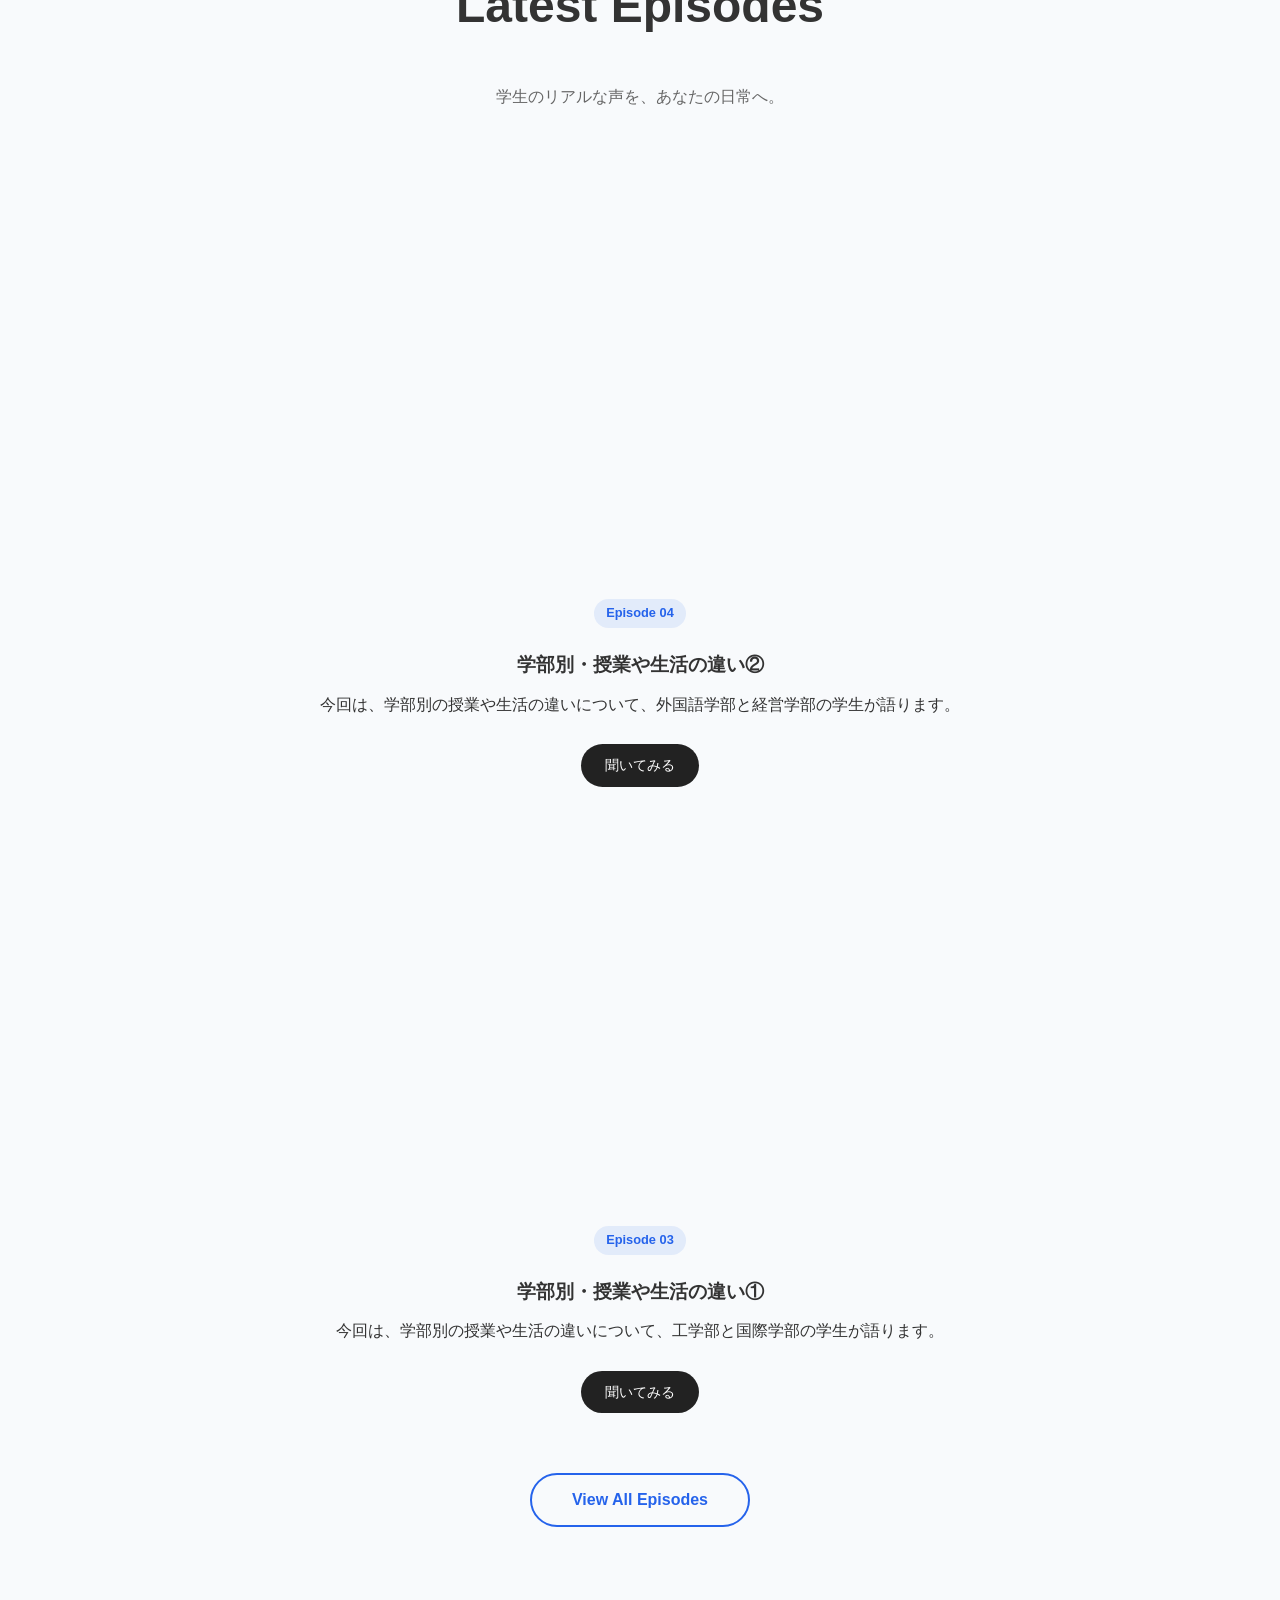
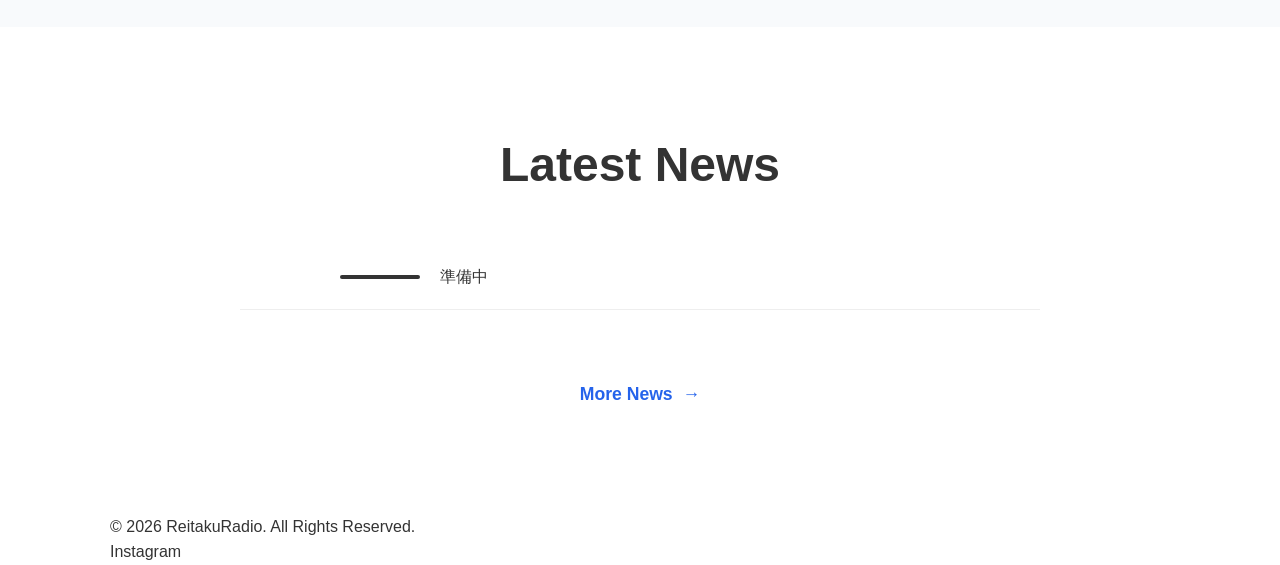
==== commit 73893997: "エピソードの説明文を修正し、学部名を更新" ====
--- a/public/index.html
+++ b/public/index.html
@@ -95,7 +95,7 @@
                     </div>
                         <span class="card-tag">Episode 04</span>
                         <h3>学部別・授業や生活の違い②</h3>
-                        <p>今回は、学部別の授業や生活の違いについて、工学部と国際学部の学生が語ります。</p>
+                        <p>今回は、学部別の授業や生活の違いについて、外国語学部と経営学部の学生が語ります。</p>
                         <a href="episodes.html#ep04" class="card-button">聞いてみる</a>
                     </div>
                 </div>
@@ -114,7 +114,7 @@
                     </div>
                         <span class="card-tag">Episode 03</span>
                         <h3>学部別・授業や生活の違い①</h3>
-                        <p>今回は、学部別の授業や生活の違いについて、外国語学部と経営学部の学生が語ります。</p>
+                        <p>今回は、学部別の授業や生活の違いについて、工学部と国際学部の学生が語ります。</p>
                         <a href="episodes.html#ep03" class="card-button">聞いてみる</a>
                     </div>
                 </div>
